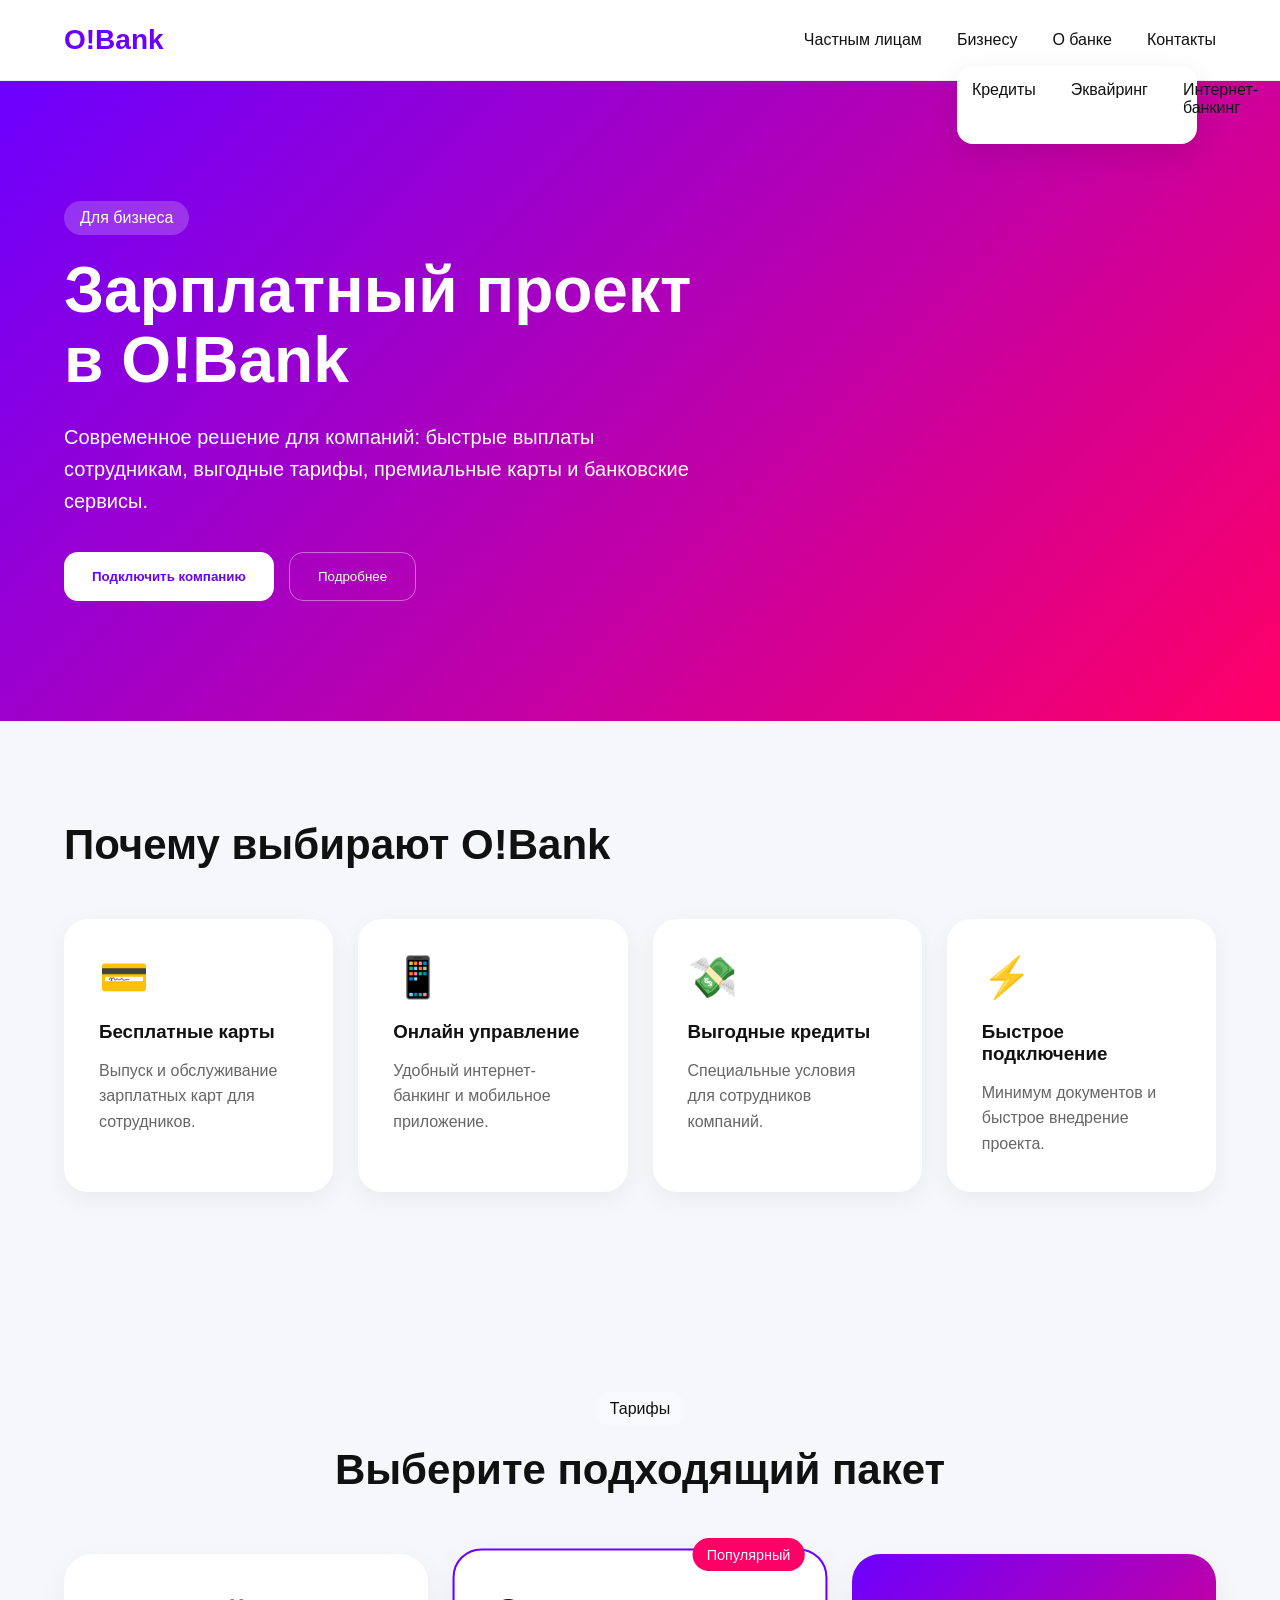
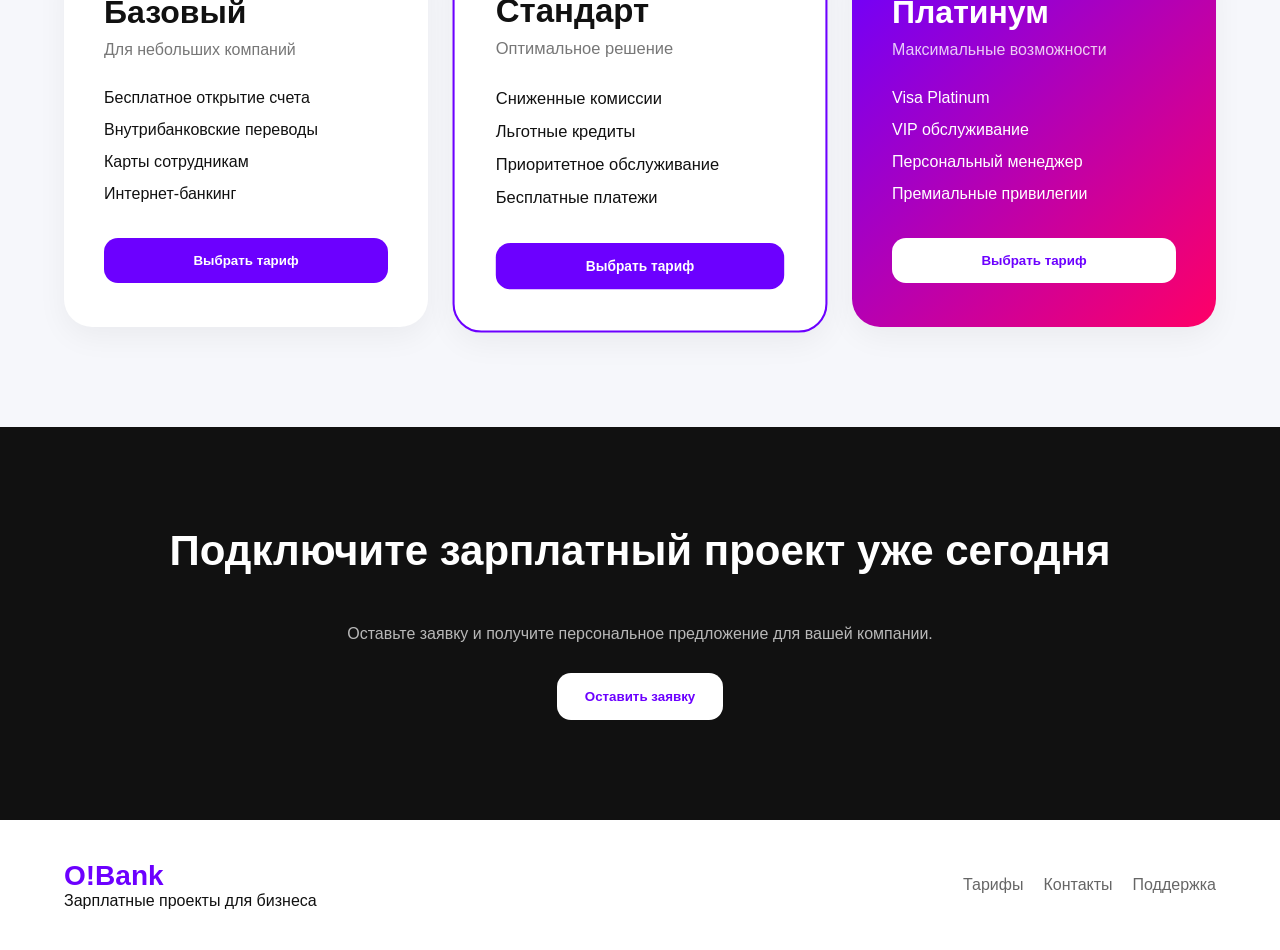
==== index.html @ 01547787 "Add files via upload" ====
<!DOCTYPE html>
<html lang="ru">
<head>
  <meta charset="UTF-8">
  <meta name="viewport" content="width=device-width, initial-scale=1.0">
  <title>O!Bank — Зарплатный проект</title>
  <link rel="stylesheet" href="styles.css">
</head>
<body>

<header class="header">
  <div class="container header-inner">
    <div class="logo">O!Bank</div>

    <nav class="nav">
      <ul>
        <li><a href="#">Частным лицам</a></li>

        <li class="dropdown">
          <a href="#">Бизнесу</a>

          <ul class="dropdown-menu">
            <li><a href="#">Кредиты</a></li>
            <li><a href="#">Эквайринг</a></li>
            <li><a href="#">Интернет-банкинг</a></li>
            <li><a href="#" class="active-link">Зарплатный проект</a></li>
          </ul>
        </li>

        <li><a href="#">О банке</a></li>
        <li><a href="#">Контакты</a></li>
      </ul>
    </nav>
  </div>
</header>

<section class="hero">
  <div class="container">
    <div class="hero-content">
      <span class="badge">Для бизнеса</span>
      <h1>Зарплатный проект<br>в O!Bank</h1>
      <p>
        Современное решение для компаний:
        быстрые выплаты сотрудникам, выгодные тарифы,
        премиальные карты и банковские сервисы.
      </p>

      <div class="hero-buttons">
        <button class="primary-btn">Подключить компанию</button>
        <button class="secondary-btn">Подробнее</button>
      </div>
    </div>
  </div>
</section>

<section class="advantages">
  <div class="container">
    <h2>Почему выбирают O!Bank</h2>

    <div class="advantages-grid">
      <div class="adv-card">
        <div class="icon">💳</div>
        <h3>Бесплатные карты</h3>
        <p>Выпуск и обслуживание зарплатных карт для сотрудников.</p>
      </div>

      <div class="adv-card">
        <div class="icon">📱</div>
        <h3>Онлайн управление</h3>
        <p>Удобный интернет-банкинг и мобильное приложение.</p>
      </div>

      <div class="adv-card">
        <div class="icon">💸</div>
        <h3>Выгодные кредиты</h3>
        <p>Специальные условия для сотрудников компаний.</p>
      </div>

      <div class="adv-card">
        <div class="icon">⚡</div>
        <h3>Быстрое подключение</h3>
        <p>Минимум документов и быстрое внедрение проекта.</p>
      </div>
    </div>
  </div>
</section>

<section class="tariffs">
  <div class="container">
    <div class="section-top">
      <span class="badge">Тарифы</span>
      <h2>Выберите подходящий пакет</h2>
    </div>

    <div class="tariff-grid">

      <div class="tariff-card">
        <h3>Базовый</h3>
        <p class="subtitle">Для небольших компаний</p>

        <ul>
          <li>Бесплатное открытие счета</li>
          <li>Внутрибанковские переводы</li>
          <li>Карты сотрудникам</li>
          <li>Интернет-банкинг</li>
        </ul>

        <button>Выбрать тариф</button>
      </div>

      <div class="tariff-card featured">
        <div class="popular-label">Популярный</div>

        <h3>Стандарт</h3>
        <p class="subtitle">Оптимальное решение</p>

        <ul>
          <li>Сниженные комиссии</li>
          <li>Льготные кредиты</li>
          <li>Приоритетное обслуживание</li>
          <li>Бесплатные платежи</li>
        </ul>

        <button>Выбрать тариф</button>
      </div>

      <div class="tariff-card premium">
        <h3>Платинум</h3>
        <p class="subtitle">Максимальные возможности</p>

        <ul>
          <li>Visa Platinum</li>
          <li>VIP обслуживание</li>
          <li>Персональный менеджер</li>
          <li>Премиальные привилегии</li>
        </ul>

        <button>Выбрать тариф</button>
      </div>

    </div>
  </div>
</section>

<section class="cta">
  <div class="container">
    <h2>Подключите зарплатный проект уже сегодня</h2>
    <p>Оставьте заявку и получите персональное предложение для вашей компании.</p>

    <button class="primary-btn">Оставить заявку</button>
  </div>
</section>

<footer class="footer">
  <div class="container footer-inner">
    <div>
      <div class="logo">O!Bank</div>
      <p>Зарплатные проекты для бизнеса</p>
    </div>

    <div class="footer-links">
      <a href="#">Тарифы</a>
      <a href="#">Контакты</a>
      <a href="#">Поддержка</a>
    </div>
  </div>
</footer>

<script src="script.js"></script>
</body>
</html>
---- styles.css ----
* {
  margin: 0;
  padding: 0;
  box-sizing: border-box;
}

body {
  font-family: Arial, sans-serif;
  background: #f6f7fb;
  color: #111;
}

.container {
  width: 90%;
  max-width: 1200px;
  margin: auto;
}

.header {
  background: white;
  position: sticky;
  top: 0;
  z-index: 1000;
  border-bottom: 1px solid #eee;
}

.header-inner {
  height: 80px;
  display: flex;
  align-items: center;
  justify-content: space-between;
}

.logo {
  font-size: 28px;
  font-weight: bold;
  color: #6c00ff;
}

.nav ul {
  display: flex;
  list-style: none;
  gap: 35px;
}

.nav a {
  text-decoration: none;
  color: #111;
  font-weight: 500;
}

.dropdown {
  position: relative;
}

.dropdown-menu {
  position: absolute;
  top: 35px;
  left: 0;
  background: white;
  width: 240px;
  padding: 15px;
  border-radius: 16px;
  display: none;
  box-shadow: 0 10px 30px rgba(0,0,0,0.1);
}

.dropdown-menu li {
  margin-bottom: 12px;
  list-style: none;
}

.dropdown:hover .dropdown-menu {
  display: block;
}

.active-link {
  color: #ff0066 !important;
  font-weight: bold;
}

.hero {
  padding: 120px 0;
  background: linear-gradient(135deg, #6c00ff, #ff0066);
  color: white;
}

.hero-content {
  max-width: 650px;
}

.badge {
  display: inline-block;
  padding: 8px 16px;
  border-radius: 999px;
  background: rgba(255,255,255,0.2);
  margin-bottom: 20px;
}

.hero h1 {
  font-size: 64px;
  line-height: 1.1;
  margin-bottom: 25px;
}

.hero p {
  font-size: 20px;
  line-height: 1.6;
  margin-bottom: 35px;
}

.hero-buttons {
  display: flex;
  gap: 15px;
}

.primary-btn,
.secondary-btn,
.tariff-card button {
  border: none;
  cursor: pointer;
  transition: 0.3s;
}

.primary-btn {
  background: white;
  color: #6c00ff;
  padding: 16px 28px;
  border-radius: 14px;
  font-weight: bold;
}

.secondary-btn {
  background: transparent;
  border: 1px solid rgba(255,255,255,0.4);
  color: white;
  padding: 16px 28px;
  border-radius: 14px;
}

.advantages {
  padding: 100px 0;
}

.advantages h2,
.tariffs h2,
.cta h2 {
  font-size: 42px;
  margin-bottom: 50px;
}

.advantages-grid {
  display: grid;
  grid-template-columns: repeat(auto-fit, minmax(240px,1fr));
  gap: 25px;
}

.adv-card {
  background: white;
  padding: 35px;
  border-radius: 24px;
  box-shadow: 0 8px 25px rgba(0,0,0,0.05);
}

.icon {
  font-size: 40px;
  margin-bottom: 20px;
}

.adv-card h3 {
  margin-bottom: 15px;
}

.adv-card p {
  color: #666;
  line-height: 1.6;
}

.tariffs {
  padding: 100px 0;
}

.section-top {
  text-align: center;
  margin-bottom: 60px;
}

.tariff-grid {
  display: grid;
  grid-template-columns: repeat(auto-fit, minmax(280px,1fr));
  gap: 30px;
}

.tariff-card {
  position: relative;
  background: white;
  padding: 40px;
  border-radius: 28px;
  box-shadow: 0 10px 30px rgba(0,0,0,0.05);
}

.tariff-card h3 {
  font-size: 32px;
  margin-bottom: 10px;
}

.subtitle {
  color: #777;
  margin-bottom: 30px;
}

.tariff-card ul {
  margin-bottom: 35px;
}

.tariff-card li {
  margin-bottom: 14px;
  list-style: none;
}

.tariff-card button {
  width: 100%;
  padding: 15px;
  background: #6c00ff;
  color: white;
  border-radius: 14px;
  font-weight: bold;
}

.featured {
  border: 2px solid #6c00ff;
  transform: scale(1.03);
}

.popular-label {
  position: absolute;
  top: -12px;
  right: 20px;
  background: #ff0066;
  color: white;
  padding: 8px 14px;
  border-radius: 999px;
  font-size: 14px;
}

.premium {
  background: linear-gradient(135deg, #6c00ff, #ff0066);
  color: white;
}

.premium .subtitle {
  color: rgba(255,255,255,0.8);
}

.premium button {
  background: white;
  color: #6c00ff;
}

.cta {
  padding: 100px 0;
  text-align: center;
  background: #111;
  color: white;
}

.cta p {
  margin-bottom: 30px;
  color: rgba(255,255,255,0.7);
}

.footer {
  padding: 40px 0;
  background: white;
}

.footer-inner {
  display: flex;
  justify-content: space-between;
  align-items: center;
}

.footer-links {
  display: flex;
  gap: 20px;
}

.footer-links a {
  text-decoration: none;
  color: #666;
}

@media (max-width: 768px) {
  .hero h1 {
    font-size: 42px;
  }

  .hero-buttons {
    flex-direction: column;
  }

  .footer-inner {
    flex-direction: column;
    gap: 20px;
  }

  .nav {
    display: none;
  }
}
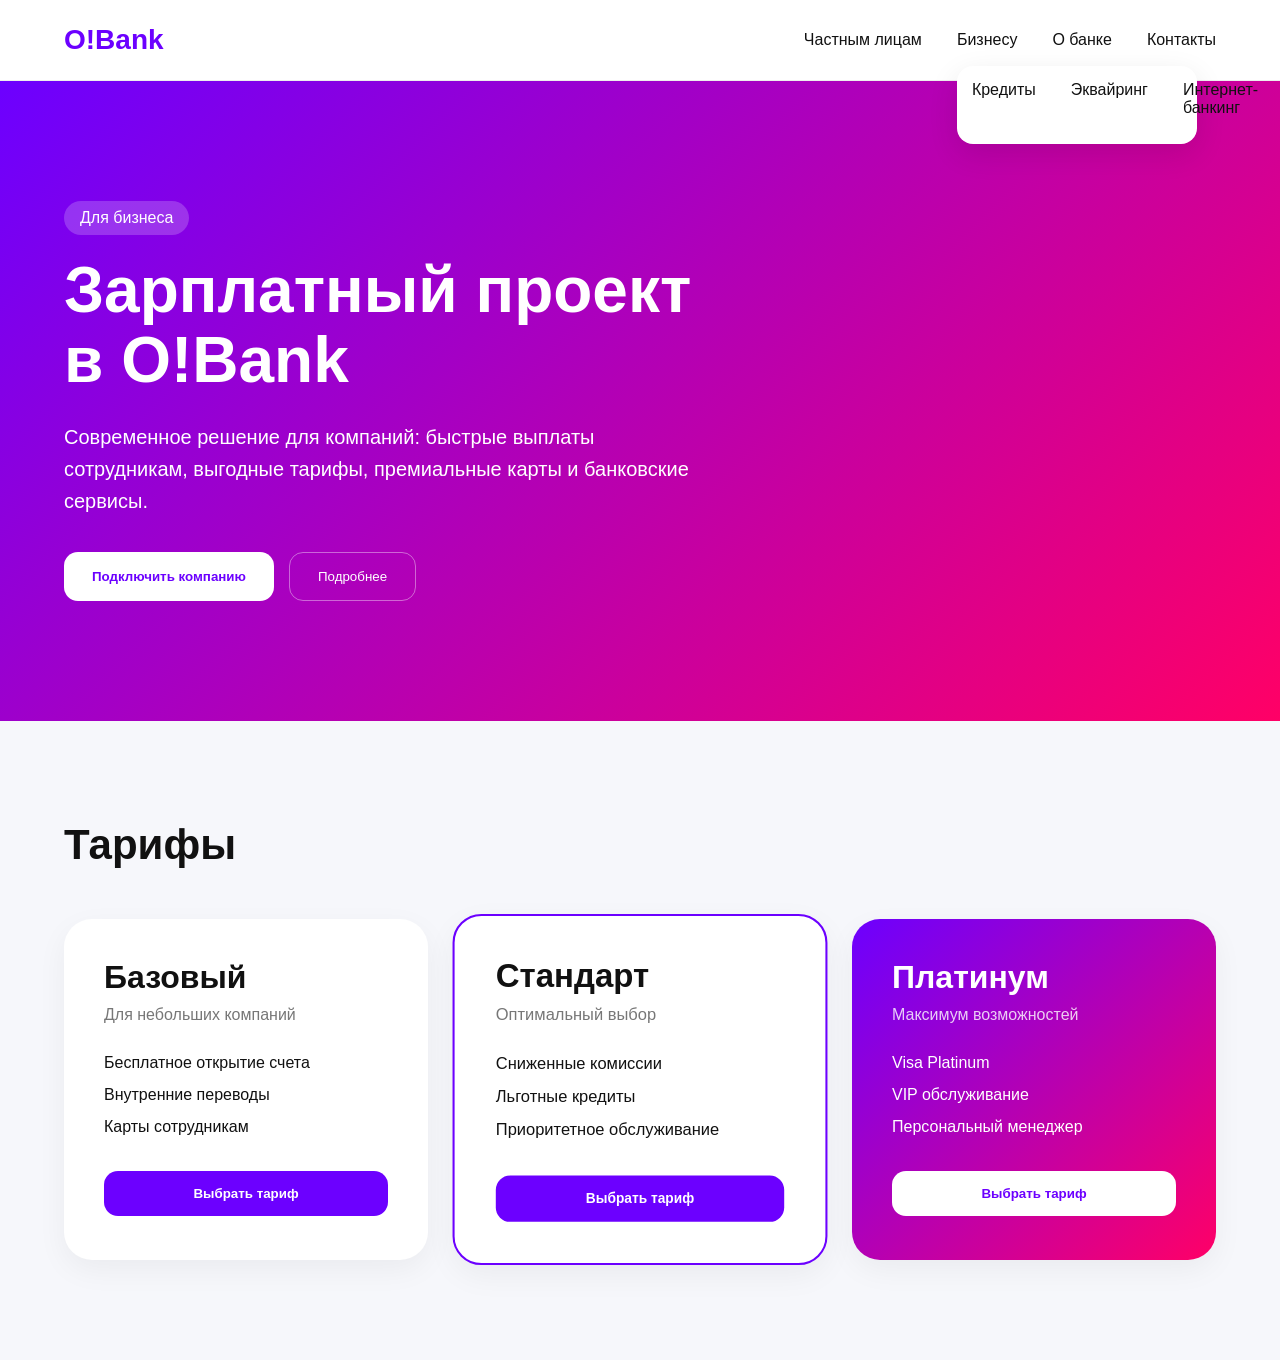
==== commit 9111d421: "Update index.html" ====
--- a/index.html
+++ b/index.html
@@ -40,9 +40,8 @@
       <span class="badge">Для бизнеса</span>
       <h1>Зарплатный проект<br>в O!Bank</h1>
       <p>
-        Современное решение для компаний:
-        быстрые выплаты сотрудникам, выгодные тарифы,
-        премиальные карты и банковские сервисы.
+        Современное решение для компаний: быстрые выплаты сотрудникам,
+        выгодные тарифы, премиальные карты и банковские сервисы.
       </p>
 
       <div class="hero-buttons">
@@ -53,88 +52,42 @@
   </div>
 </section>
 
-<section class="advantages">
-  <div class="container">
-    <h2>Почему выбирают O!Bank</h2>
-
-    <div class="advantages-grid">
-      <div class="adv-card">
-        <div class="icon">💳</div>
-        <h3>Бесплатные карты</h3>
-        <p>Выпуск и обслуживание зарплатных карт для сотрудников.</p>
-      </div>
-
-      <div class="adv-card">
-        <div class="icon">📱</div>
-        <h3>Онлайн управление</h3>
-        <p>Удобный интернет-банкинг и мобильное приложение.</p>
-      </div>
-
-      <div class="adv-card">
-        <div class="icon">💸</div>
-        <h3>Выгодные кредиты</h3>
-        <p>Специальные условия для сотрудников компаний.</p>
-      </div>
-
-      <div class="adv-card">
-        <div class="icon">⚡</div>
-        <h3>Быстрое подключение</h3>
-        <p>Минимум документов и быстрое внедрение проекта.</p>
-      </div>
-    </div>
-  </div>
-</section>
-
 <section class="tariffs">
   <div class="container">
-    <div class="section-top">
-      <span class="badge">Тарифы</span>
-      <h2>Выберите подходящий пакет</h2>
-    </div>
+    <h2>Тарифы</h2>
 
     <div class="tariff-grid">
 
       <div class="tariff-card">
         <h3>Базовый</h3>
         <p class="subtitle">Для небольших компаний</p>
-
         <ul>
           <li>Бесплатное открытие счета</li>
-          <li>Внутрибанковские переводы</li>
+          <li>Внутренние переводы</li>
           <li>Карты сотрудникам</li>
-          <li>Интернет-банкинг</li>
         </ul>
-
         <button>Выбрать тариф</button>
       </div>
 
       <div class="tariff-card featured">
-        <div class="popular-label">Популярный</div>
-
         <h3>Стандарт</h3>
-        <p class="subtitle">Оптимальное решение</p>
-
+        <p class="subtitle">Оптимальный выбор</p>
         <ul>
           <li>Сниженные комиссии</li>
           <li>Льготные кредиты</li>
           <li>Приоритетное обслуживание</li>
-          <li>Бесплатные платежи</li>
         </ul>
-
         <button>Выбрать тариф</button>
       </div>
 
       <div class="tariff-card premium">
         <h3>Платинум</h3>
-        <p class="subtitle">Максимальные возможности</p>
-
+        <p class="subtitle">Максимум возможностей</p>
         <ul>
           <li>Visa Platinum</li>
           <li>VIP обслуживание</li>
           <li>Персональный менеджер</li>
-          <li>Премиальные привилегии</li>
         </ul>
-
         <button>Выбрать тариф</button>
       </div>
 
@@ -142,30 +95,5 @@
   </div>
 </section>
 
-<section class="cta">
-  <div class="container">
-    <h2>Подключите зарплатный проект уже сегодня</h2>
-    <p>Оставьте заявку и получите персональное предложение для вашей компании.</p>
-
-    <button class="primary-btn">Оставить заявку</button>
-  </div>
-</section>
-
-<footer class="footer">
-  <div class="container footer-inner">
-    <div>
-      <div class="logo">O!Bank</div>
-      <p>Зарплатные проекты для бизнеса</p>
-    </div>
-
-    <div class="footer-links">
-      <a href="#">Тарифы</a>
-      <a href="#">Контакты</a>
-      <a href="#">Поддержка</a>
-    </div>
-  </div>
-</footer>
-
-<script src="script.js"></script>
 </body>
 </html>
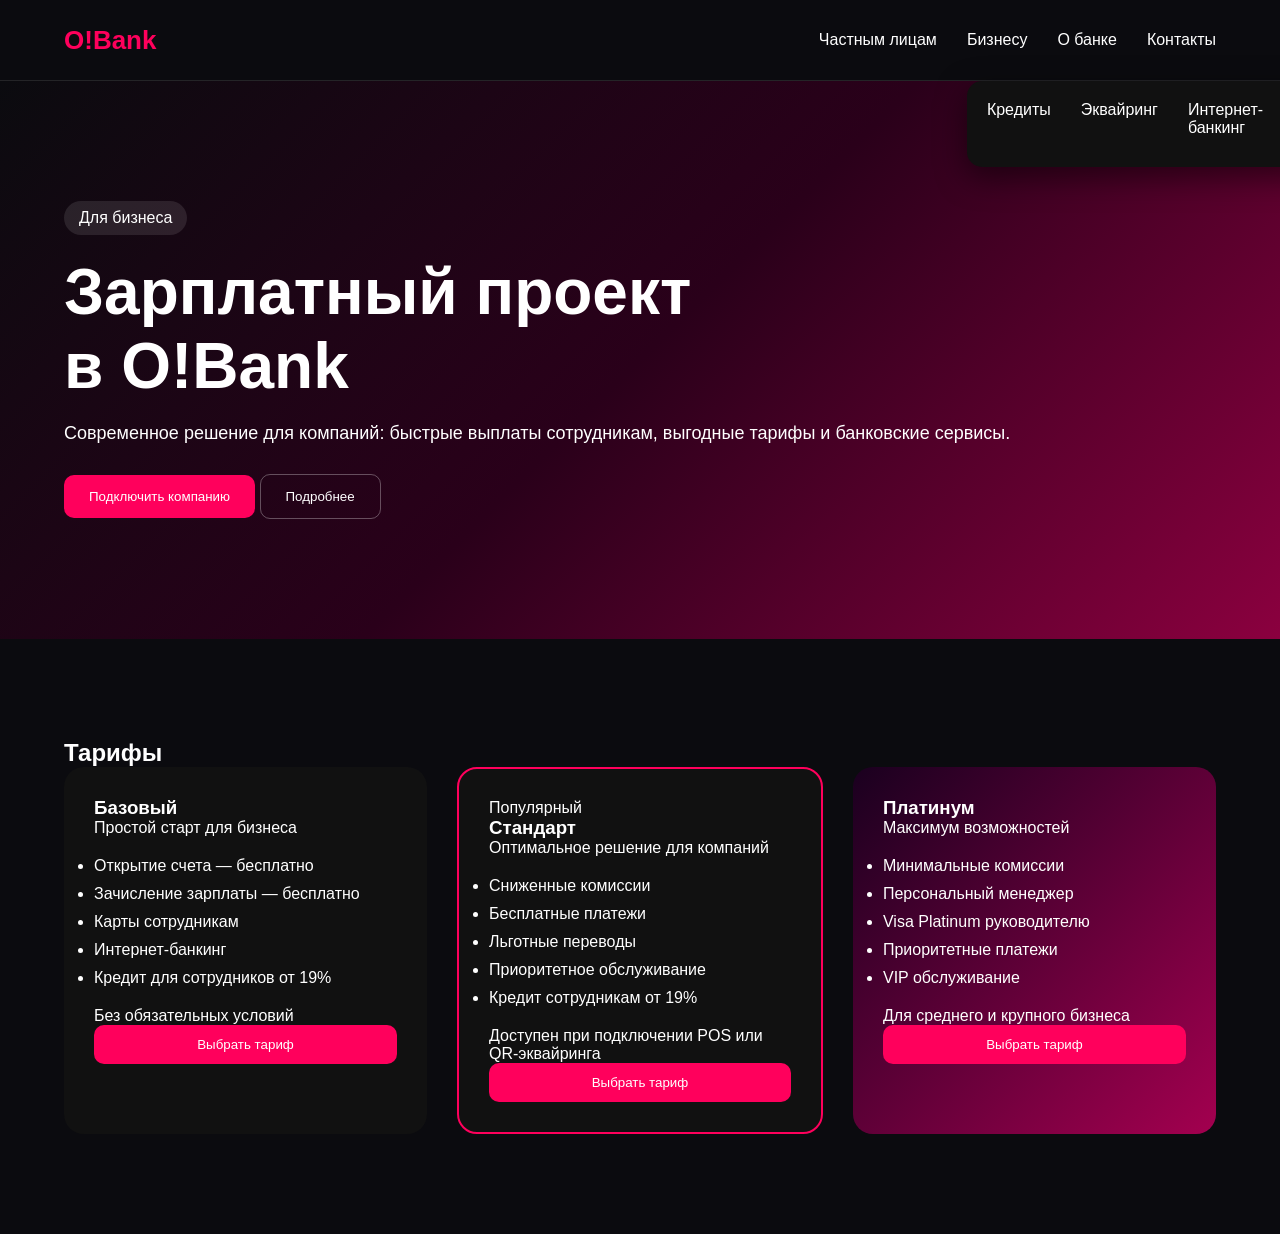
==== commit 374a408f: "Update index.html" ====
--- a/index.html
+++ b/index.html
@@ -18,7 +18,6 @@
 
         <li class="dropdown">
           <a href="#">Бизнесу</a>
-
           <ul class="dropdown-menu">
             <li><a href="#">Кредиты</a></li>
             <li><a href="#">Эквайринг</a></li>
@@ -36,18 +35,16 @@
 
 <section class="hero">
   <div class="container">
-    <div class="hero-content">
-      <span class="badge">Для бизнеса</span>
-      <h1>Зарплатный проект<br>в O!Bank</h1>
-      <p>
-        Современное решение для компаний: быстрые выплаты сотрудникам,
-        выгодные тарифы, премиальные карты и банковские сервисы.
-      </p>
+    <span class="badge">Для бизнеса</span>
+    <h1>Зарплатный проект<br>в O!Bank</h1>
+    <p>
+      Современное решение для компаний: быстрые выплаты сотрудникам,
+      выгодные тарифы и банковские сервисы.
+    </p>
 
-      <div class="hero-buttons">
-        <button class="primary-btn">Подключить компанию</button>
-        <button class="secondary-btn">Подробнее</button>
-      </div>
+    <div class="hero-buttons">
+      <button class="primary-btn">Подключить компанию</button>
+      <button class="secondary-btn">Подробнее</button>
     </div>
   </div>
 </section>
@@ -58,36 +55,63 @@
 
     <div class="tariff-grid">
 
+      <!-- БАЗОВЫЙ -->
       <div class="tariff-card">
         <h3>Базовый</h3>
-        <p class="subtitle">Для небольших компаний</p>
+        <p class="subtitle">Простой старт для бизнеса</p>
+
         <ul>
-          <li>Бесплатное открытие счета</li>
-          <li>Внутренние переводы</li>
+          <li>Открытие счета — бесплатно</li>
+          <li>Зачисление зарплаты — бесплатно</li>
           <li>Карты сотрудникам</li>
+          <li>Интернет-банкинг</li>
+          <li>Кредит для сотрудников от 19%</li>
         </ul>
+
+        <div class="condition">Без обязательных условий</div>
+
         <button>Выбрать тариф</button>
       </div>
 
+      <!-- СТАНДАРТ -->
       <div class="tariff-card featured">
+        <div class="popular">Популярный</div>
+
         <h3>Стандарт</h3>
-        <p class="subtitle">Оптимальный выбор</p>
+        <p class="subtitle">Оптимальное решение для компаний</p>
+
         <ul>
           <li>Сниженные комиссии</li>
-          <li>Льготные кредиты</li>
+          <li>Бесплатные платежи</li>
+          <li>Льготные переводы</li>
           <li>Приоритетное обслуживание</li>
+          <li>Кредит сотрудникам от 19%</li>
         </ul>
+
+        <div class="condition highlight-condition">
+          Доступен при подключении POS или QR-эквайринга
+        </div>
+
         <button>Выбрать тариф</button>
       </div>
 
+      <!-- ПЛАТИНУМ -->
       <div class="tariff-card premium">
         <h3>Платинум</h3>
         <p class="subtitle">Максимум возможностей</p>
+
         <ul>
-          <li>Visa Platinum</li>
+          <li>Минимальные комиссии</li>
+          <li>Персональный менеджер</li>
+          <li>Visa Platinum руководителю</li>
+          <li>Приоритетные платежи</li>
           <li>VIP обслуживание</li>
-          <li>Персональный менеджер</li>
         </ul>
+
+        <div class="condition">
+          Для среднего и крупного бизнеса
+        </div>
+
         <button>Выбрать тариф</button>
       </div>
 
--- a/styles.css
+++ b/styles.css
@@ -6,8 +6,8 @@
 
 body {
   font-family: Arial, sans-serif;
-  background: #f6f7fb;
-  color: #111;
+  background: #0b0b0f;
+  color: white;
 }
 
 .container {
@@ -16,295 +16,155 @@
   margin: auto;
 }
 
+/* HEADER */
 .header {
-  background: white;
-  position: sticky;
-  top: 0;
-  z-index: 1000;
-  border-bottom: 1px solid #eee;
+  background: #0b0b0f;
+  border-bottom: 1px solid rgba(255,255,255,0.1);
 }
 
 .header-inner {
+  display: flex;
+  justify-content: space-between;
+  align-items: center;
   height: 80px;
-  display: flex;
-  align-items: center;
-  justify-content: space-between;
 }
 
 .logo {
-  font-size: 28px;
+  font-size: 26px;
   font-weight: bold;
-  color: #6c00ff;
+  color: #ff005c;
 }
 
 .nav ul {
   display: flex;
+  gap: 30px;
   list-style: none;
-  gap: 35px;
 }
 
 .nav a {
   text-decoration: none;
-  color: #111;
-  font-weight: 500;
+  color: white;
 }
 
+/* DROPDOWN */
 .dropdown {
   position: relative;
 }
 
 .dropdown-menu {
   position: absolute;
-  top: 35px;
+  top: 50px;
   left: 0;
-  background: white;
-  width: 240px;
-  padding: 15px;
-  border-radius: 16px;
+  background: #111;
+  padding: 20px;
+  border-radius: 15px;
   display: none;
-  box-shadow: 0 10px 30px rgba(0,0,0,0.1);
+  box-shadow: 0 10px 30px rgba(0,0,0,0.5);
 }
 
 .dropdown-menu li {
-  margin-bottom: 12px;
-  list-style: none;
+  margin-bottom: 10px;
+}
+
+.dropdown-menu a {
+  color: white;
 }
 
 .dropdown:hover .dropdown-menu {
   display: block;
 }
 
+/* ACTIVE LINK */
 .active-link {
-  color: #ff0066 !important;
+  color: #ff005c;
   font-weight: bold;
 }
 
+/* HERO */
 .hero {
   padding: 120px 0;
-  background: linear-gradient(135deg, #6c00ff, #ff0066);
-  color: white;
+  background: linear-gradient(135deg, #0b0b0f, #2a001a, #8b003f);
 }
 
-.hero-content {
-  max-width: 650px;
+.hero h1 {
+  font-size: 64px;
+  margin-bottom: 20px;
+}
+
+.hero p {
+  font-size: 18px;
+  margin-bottom: 30px;
 }
 
 .badge {
   display: inline-block;
-  padding: 8px 16px;
-  border-radius: 999px;
-  background: rgba(255,255,255,0.2);
+  background: rgba(255,255,255,0.1);
+  padding: 8px 15px;
+  border-radius: 20px;
   margin-bottom: 20px;
 }
 
-.hero h1 {
-  font-size: 64px;
-  line-height: 1.1;
-  margin-bottom: 25px;
+/* BUTTONS */
+.primary-btn {
+  background: #ff005c;
+  color: white;
+  padding: 14px 25px;
+  border: none;
+  border-radius: 10px;
+  cursor: pointer;
 }
 
-.hero p {
-  font-size: 20px;
-  line-height: 1.6;
-  margin-bottom: 35px;
-}
-
-.hero-buttons {
-  display: flex;
-  gap: 15px;
-}
-
-.primary-btn,
-.secondary-btn,
-.tariff-card button {
-  border: none;
-  cursor: pointer;
-  transition: 0.3s;
-}
-
-.primary-btn {
-  background: white;
-  color: #6c00ff;
-  padding: 16px 28px;
-  border-radius: 14px;
-  font-weight: bold;
+.primary-btn:hover {
+  background: #cc004a;
 }
 
 .secondary-btn {
+  border: 1px solid rgba(255,255,255,0.3);
+  padding: 14px 25px;
   background: transparent;
-  border: 1px solid rgba(255,255,255,0.4);
   color: white;
-  padding: 16px 28px;
-  border-radius: 14px;
+  border-radius: 10px;
+  cursor: pointer;
 }
 
-.advantages {
-  padding: 100px 0;
-}
-
-.advantages h2,
-.tariffs h2,
-.cta h2 {
-  font-size: 42px;
-  margin-bottom: 50px;
-}
-
-.advantages-grid {
-  display: grid;
-  grid-template-columns: repeat(auto-fit, minmax(240px,1fr));
-  gap: 25px;
-}
-
-.adv-card {
-  background: white;
-  padding: 35px;
-  border-radius: 24px;
-  box-shadow: 0 8px 25px rgba(0,0,0,0.05);
-}
-
-.icon {
-  font-size: 40px;
-  margin-bottom: 20px;
-}
-
-.adv-card h3 {
-  margin-bottom: 15px;
-}
-
-.adv-card p {
-  color: #666;
-  line-height: 1.6;
-}
-
+/* TARIFFS */
 .tariffs {
   padding: 100px 0;
 }
 
-.section-top {
-  text-align: center;
-  margin-bottom: 60px;
-}
-
 .tariff-grid {
-  display: grid;
-  grid-template-columns: repeat(auto-fit, minmax(280px,1fr));
+  display: flex;
   gap: 30px;
 }
 
 .tariff-card {
-  position: relative;
-  background: white;
-  padding: 40px;
-  border-radius: 28px;
-  box-shadow: 0 10px 30px rgba(0,0,0,0.05);
-}
-
-.tariff-card h3 {
-  font-size: 32px;
-  margin-bottom: 10px;
-}
-
-.subtitle {
-  color: #777;
-  margin-bottom: 30px;
+  background: #111;
+  padding: 30px;
+  border-radius: 20px;
+  width: 100%;
 }
 
 .tariff-card ul {
-  margin-bottom: 35px;
+  margin: 20px 0;
 }
 
 .tariff-card li {
-  margin-bottom: 14px;
-  list-style: none;
+  margin-bottom: 10px;
 }
 
 .tariff-card button {
   width: 100%;
-  padding: 15px;
-  background: #6c00ff;
+  padding: 12px;
+  background: #ff005c;
   color: white;
-  border-radius: 14px;
-  font-weight: bold;
+  border: none;
+  border-radius: 10px;
 }
 
 .featured {
-  border: 2px solid #6c00ff;
-  transform: scale(1.03);
-}
-
-.popular-label {
-  position: absolute;
-  top: -12px;
-  right: 20px;
-  background: #ff0066;
-  color: white;
-  padding: 8px 14px;
-  border-radius: 999px;
-  font-size: 14px;
+  border: 2px solid #ff005c;
 }
 
 .premium {
-  background: linear-gradient(135deg, #6c00ff, #ff0066);
-  color: white;
+  background: linear-gradient(135deg, #1a001f, #a3004f);
 }
-
-.premium .subtitle {
-  color: rgba(255,255,255,0.8);
-}
-
-.premium button {
-  background: white;
-  color: #6c00ff;
-}
-
-.cta {
-  padding: 100px 0;
-  text-align: center;
-  background: #111;
-  color: white;
-}
-
-.cta p {
-  margin-bottom: 30px;
-  color: rgba(255,255,255,0.7);
-}
-
-.footer {
-  padding: 40px 0;
-  background: white;
-}
-
-.footer-inner {
-  display: flex;
-  justify-content: space-between;
-  align-items: center;
-}
-
-.footer-links {
-  display: flex;
-  gap: 20px;
-}
-
-.footer-links a {
-  text-decoration: none;
-  color: #666;
-}
-
-@media (max-width: 768px) {
-  .hero h1 {
-    font-size: 42px;
-  }
-
-  .hero-buttons {
-    flex-direction: column;
-  }
-
-  .footer-inner {
-    flex-direction: column;
-    gap: 20px;
-  }
-
-  .nav {
-    display: none;
-  }
-}
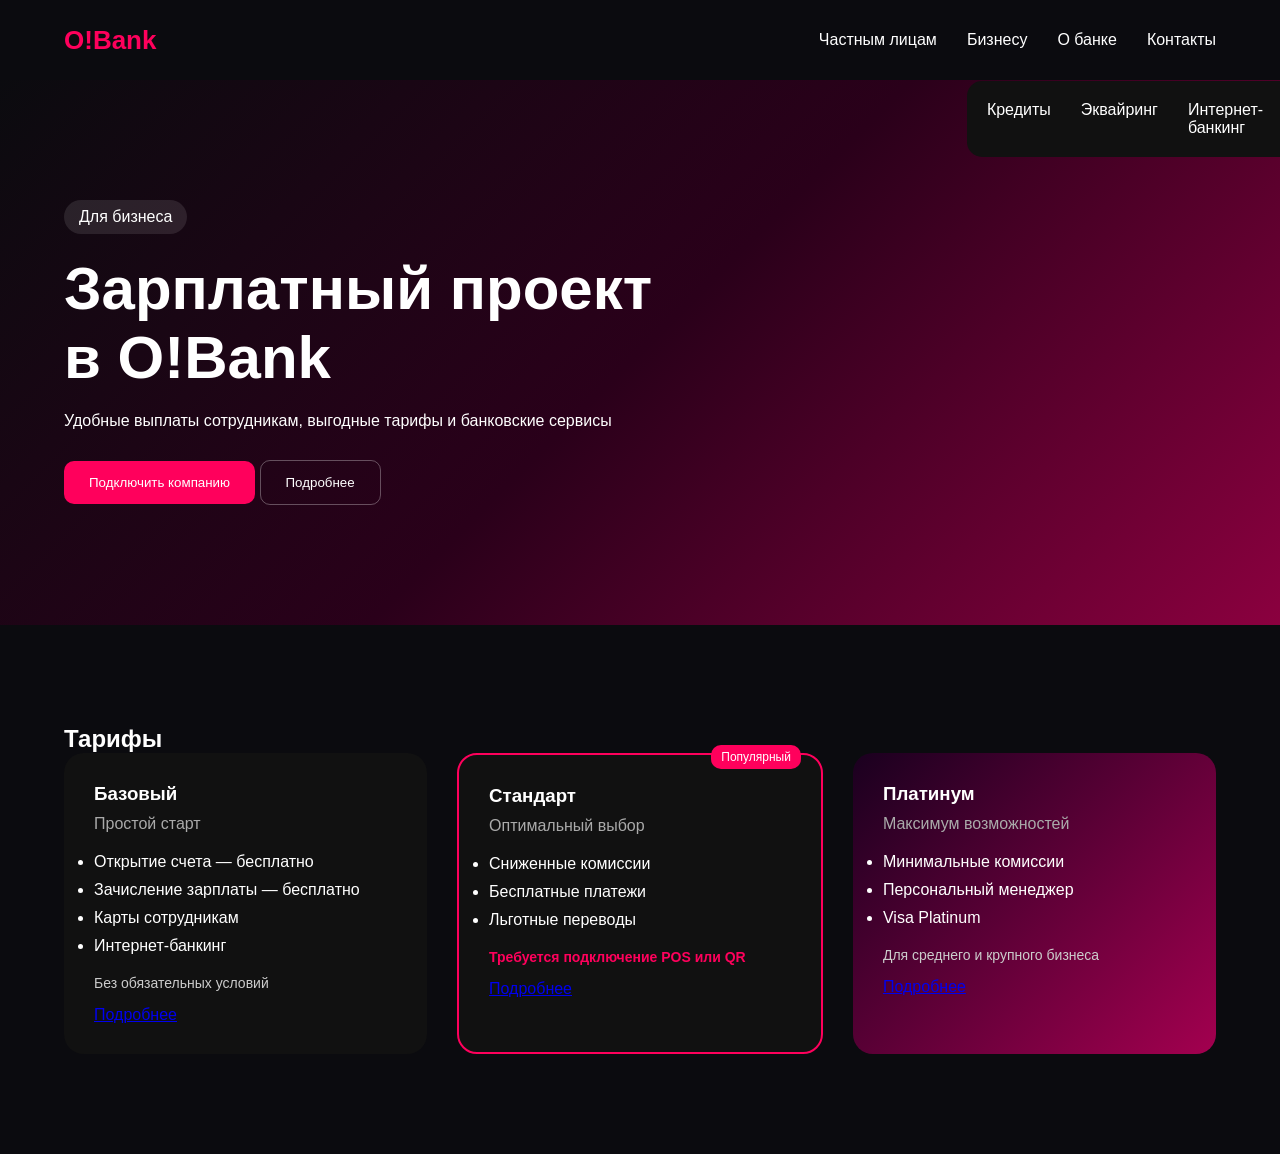
==== commit 5e78f228: "Update index.html" ====
--- a/index.html
+++ b/index.html
@@ -2,7 +2,6 @@
 <html lang="ru">
 <head>
   <meta charset="UTF-8">
-  <meta name="viewport" content="width=device-width, initial-scale=1.0">
   <title>O!Bank — Зарплатный проект</title>
   <link rel="stylesheet" href="styles.css">
 </head>
@@ -38,8 +37,7 @@
     <span class="badge">Для бизнеса</span>
     <h1>Зарплатный проект<br>в O!Bank</h1>
     <p>
-      Современное решение для компаний: быстрые выплаты сотрудникам,
-      выгодные тарифы и банковские сервисы.
+      Удобные выплаты сотрудникам, выгодные тарифы и банковские сервисы
     </p>
 
     <div class="hero-buttons">
@@ -58,19 +56,18 @@
       <!-- БАЗОВЫЙ -->
       <div class="tariff-card">
         <h3>Базовый</h3>
-        <p class="subtitle">Простой старт для бизнеса</p>
+        <p class="subtitle">Простой старт</p>
 
         <ul>
           <li>Открытие счета — бесплатно</li>
           <li>Зачисление зарплаты — бесплатно</li>
           <li>Карты сотрудникам</li>
           <li>Интернет-банкинг</li>
-          <li>Кредит для сотрудников от 19%</li>
         </ul>
 
         <div class="condition">Без обязательных условий</div>
 
-        <button>Выбрать тариф</button>
+        <a href="basic.html" class="btn">Подробнее</a>
       </div>
 
       <!-- СТАНДАРТ -->
@@ -78,21 +75,19 @@
         <div class="popular">Популярный</div>
 
         <h3>Стандарт</h3>
-        <p class="subtitle">Оптимальное решение для компаний</p>
+        <p class="subtitle">Оптимальный выбор</p>
 
         <ul>
           <li>Сниженные комиссии</li>
           <li>Бесплатные платежи</li>
           <li>Льготные переводы</li>
-          <li>Приоритетное обслуживание</li>
-          <li>Кредит сотрудникам от 19%</li>
         </ul>
 
         <div class="condition highlight-condition">
-          Доступен при подключении POS или QR-эквайринга
+          Требуется подключение POS или QR
         </div>
 
-        <button>Выбрать тариф</button>
+        <a href="standard.html" class="btn">Подробнее</a>
       </div>
 
       <!-- ПЛАТИНУМ -->
@@ -103,16 +98,12 @@
         <ul>
           <li>Минимальные комиссии</li>
           <li>Персональный менеджер</li>
-          <li>Visa Platinum руководителю</li>
-          <li>Приоритетные платежи</li>
-          <li>VIP обслуживание</li>
+          <li>Visa Platinum</li>
         </ul>
 
-        <div class="condition">
-          Для среднего и крупного бизнеса
-        </div>
+        <div class="condition">Для среднего и крупного бизнеса</div>
 
-        <button>Выбрать тариф</button>
+        <a href="platinum.html" class="btn">Подробнее</a>
       </div>
 
     </div>
--- a/styles.css
+++ b/styles.css
@@ -19,7 +19,6 @@
 /* HEADER */
 .header {
   background: #0b0b0f;
-  border-bottom: 1px solid rgba(255,255,255,0.1);
 }
 
 .header-inner {
@@ -42,8 +41,8 @@
 }
 
 .nav a {
+  color: white;
   text-decoration: none;
-  color: white;
 }
 
 /* DROPDOWN */
@@ -59,22 +58,12 @@
   padding: 20px;
   border-radius: 15px;
   display: none;
-  box-shadow: 0 10px 30px rgba(0,0,0,0.5);
-}
-
-.dropdown-menu li {
-  margin-bottom: 10px;
-}
-
-.dropdown-menu a {
-  color: white;
 }
 
 .dropdown:hover .dropdown-menu {
   display: block;
 }
 
-/* ACTIVE LINK */
 .active-link {
   color: #ff005c;
   font-weight: bold;
@@ -87,12 +76,11 @@
 }
 
 .hero h1 {
-  font-size: 64px;
+  font-size: 60px;
   margin-bottom: 20px;
 }
 
 .hero p {
-  font-size: 18px;
   margin-bottom: 30px;
 }
 
@@ -111,11 +99,6 @@
   padding: 14px 25px;
   border: none;
   border-radius: 10px;
-  cursor: pointer;
-}
-
-.primary-btn:hover {
-  background: #cc004a;
 }
 
 .secondary-btn {
@@ -124,7 +107,6 @@
   background: transparent;
   color: white;
   border-radius: 10px;
-  cursor: pointer;
 }
 
 /* TARIFFS */
@@ -142,10 +124,20 @@
   padding: 30px;
   border-radius: 20px;
   width: 100%;
+  position: relative;
+}
+
+.tariff-card h3 {
+  margin-bottom: 10px;
+}
+
+.subtitle {
+  color: #aaa;
+  margin-bottom: 20px;
 }
 
 .tariff-card ul {
-  margin: 20px 0;
+  margin-bottom: 20px;
 }
 
 .tariff-card li {
@@ -161,10 +153,34 @@
   border-radius: 10px;
 }
 
+/* CONDITIONS */
+.condition {
+  margin-bottom: 15px;
+  font-size: 14px;
+  color: #ccc;
+}
+
+.highlight-condition {
+  color: #ff005c;
+  font-weight: bold;
+}
+
+/* FEATURED */
 .featured {
   border: 2px solid #ff005c;
 }
 
+.popular {
+  position: absolute;
+  top: -10px;
+  right: 20px;
+  background: #ff005c;
+  padding: 5px 10px;
+  border-radius: 10px;
+  font-size: 12px;
+}
+
+/* PREMIUM */
 .premium {
   background: linear-gradient(135deg, #1a001f, #a3004f);
 }
